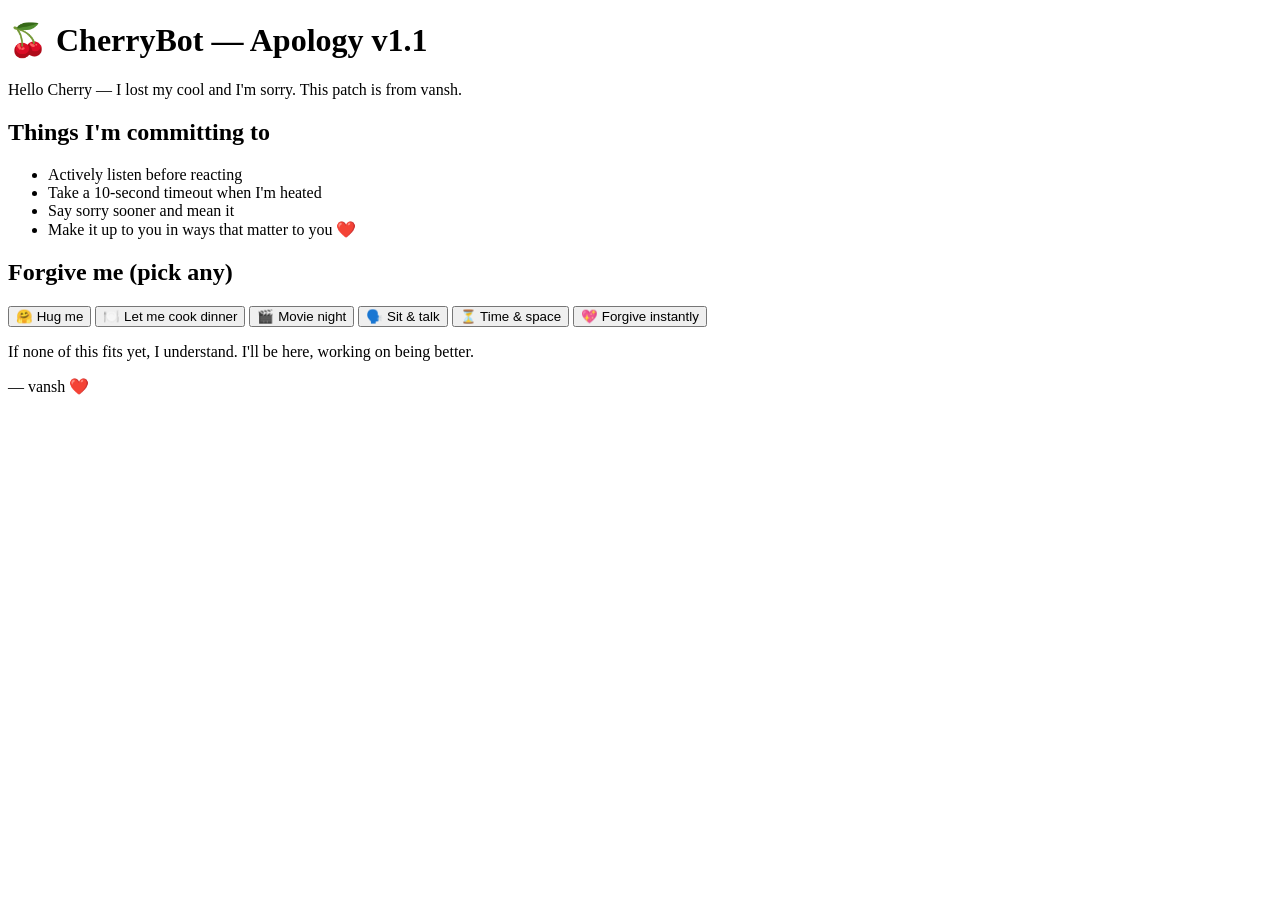
==== docs/index.html @ 5853996f "Publish site to /docs for GitHub Pages" ====
<!doctype html>
<html lang="en">
<head>
  <meta charset="utf-8" />
  <meta name="viewport" content="width=device-width,initial-scale=1" />
  <title>CherryBot — Sorry, Cherry</title>
  <link rel="stylesheet" href="/styles.css">
</head>
<body>
  <div class="emoji-bg" aria-hidden="true"></div>

  <main class="card">
    <header>
      <h1>🍒 CherryBot — Apology v1.1</h1>
      <p class="subtitle">Hello Cherry — I lost my cool and I'm sorry. This patch is from vansh.</p>
    </header>

    <section class="commitments">
      <h2>Things I'm committing to</h2>
      <ul>
        <li>Actively listen before reacting</li>
        <li>Take a 10-second timeout when I'm heated</li>
        <li>Say sorry sooner and mean it</li>
        <li>Make it up to you in ways that matter to you ❤️</li>
      </ul>
    </section>

    <section class="forgive">
      <h2>Forgive me (pick any)</h2>
      <div class="options">
        <button data-option="hug">🤗 Hug me</button>
        <button data-option="dinner">🍽️ Let me cook dinner</button>
        <button data-option="movie">🎬 Movie night</button>
        <button data-option="talk">🗣️ Sit & talk</button>
        <button data-option="time">⏳ Time & space</button>
        <button data-option="instant">💖 Forgive instantly</button>
      </div>
    </section>

    <section class="result" id="result" aria-live="polite"></section>

    <footer class="foot">
      <p>If none of this fits yet, I understand. I'll be here, working on being better.</p>
      <p class="sign">— vansh ❤️</p>
    </footer>
  </main>

  <script src="/script.js"></script>
</body>
</html>
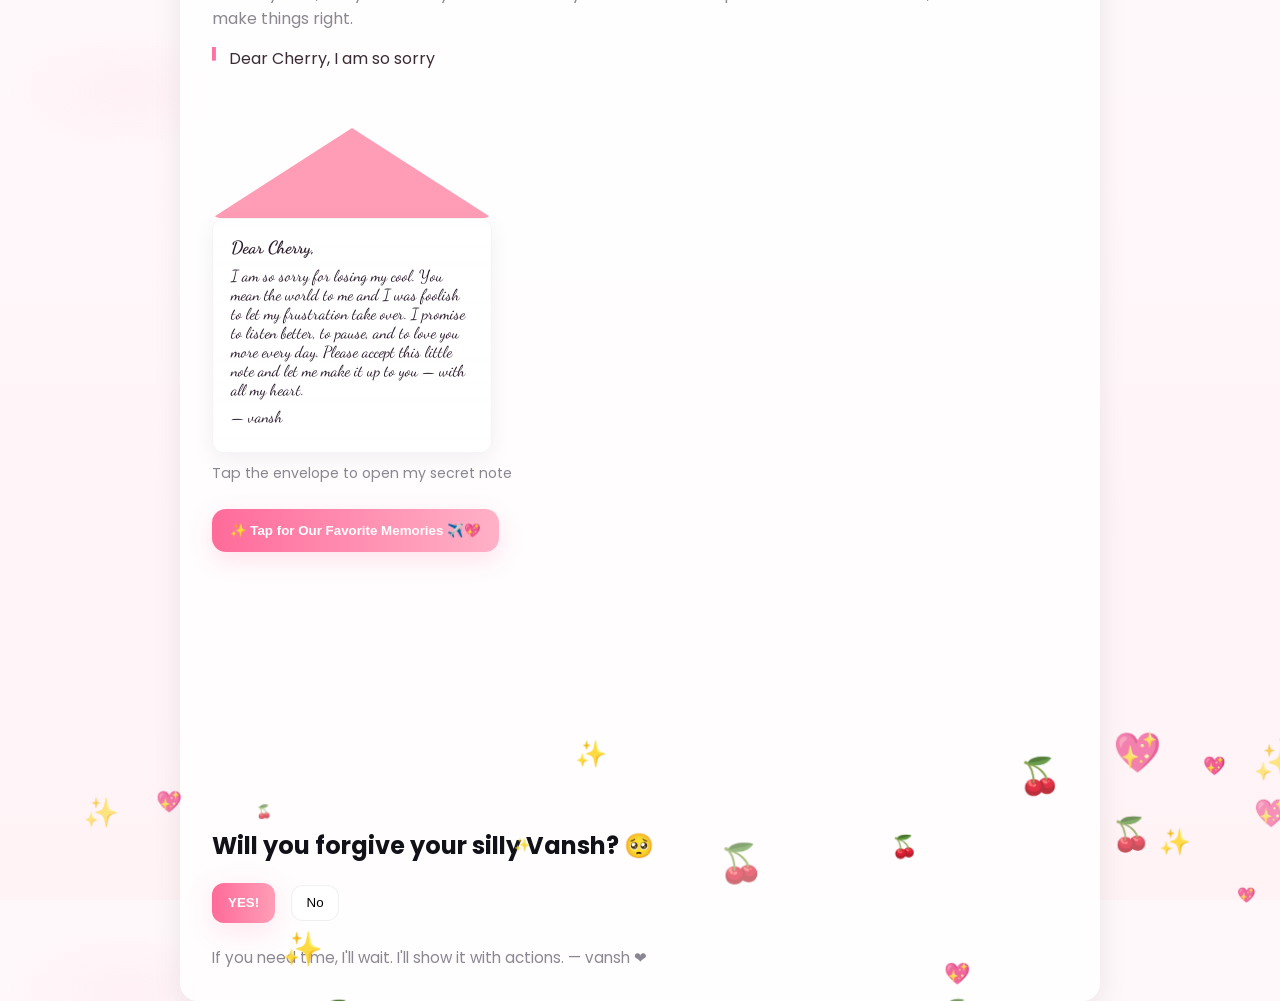
==== commit 019ed92f: "Rebuild page with soft pastel design, typewriter, envelope, memories gallery, no-button game, confet" ====
--- a/docs/index.html
+++ b/docs/index.html
@@ -3,48 +3,80 @@
 <head>
   <meta charset="utf-8" />
   <meta name="viewport" content="width=device-width,initial-scale=1" />
-  <title>CherryBot — Sorry, Cherry</title>
-  <link rel="stylesheet" href="/styles.css">
+  <title>I'm So Sorry, My Cherry 🍒</title>
+
+  <!-- Fonts: modern + handwritten -->
+  <link href="https://fonts.googleapis.com/css2?family=Poppins:wght@400;600;700&family=Dancing+Script:wght@400;700&display=swap" rel="stylesheet">
+
+  <link rel="stylesheet" href="styles.css">
 </head>
 <body>
-  <div class="emoji-bg" aria-hidden="true"></div>
+  <!-- Soft floating particles background (🍒 💖 ✨) -->
+  <div class="particle-bg" aria-hidden="true"></div>
 
-  <main class="card">
-    <header>
-      <h1>🍒 CherryBot — Apology v1.1</h1>
-      <p class="subtitle">Hello Cherry — I lost my cool and I'm sorry. This patch is from vansh.</p>
+  <main class="wrap">
+    <header class="hero">
+      <h1 class="title">I'm So Sorry, My Cherry 🍒</h1>
+      <p class="subtitle">I lost my cool, but you hold my heart. You're my absolute favorite person in the entire world, and I want to make things right.</p>
+
+      <div class="typewriter">
+        <div class="cursor" aria-hidden="true">▌</div>
+        <p id="type-text" class="type-text" aria-live="polite"></p>
+      </div>
     </header>
 
-    <section class="commitments">
-      <h2>Things I'm committing to</h2>
-      <ul>
-        <li>Actively listen before reacting</li>
-        <li>Take a 10-second timeout when I'm heated</li>
-        <li>Say sorry sooner and mean it</li>
-        <li>Make it up to you in ways that matter to you ❤️</li>
-      </ul>
+    <!-- Envelope: tap to open -->
+    <section class="envelope-section">
+      <div class="envelope" id="envelope" role="button" aria-pressed="false" tabindex="0">
+        <div class="flap"></div>
+        <div class="body">
+          <div class="letter">
+            <h3>Dear Cherry,</h3>
+            <p class="handwritten">I am so sorry for losing my cool. You mean the world to me and I was foolish to let my frustration take over. I promise to listen better, to pause, and to love you more every day. Please accept this little note and let me make it up to you — with all my heart.</p>
+            <p class="xoxo">— vansh</p>
+          </div>
+        </div>
+      </div>
+      <p class="hint">Tap the envelope to open my secret note</p>
     </section>
 
-    <section class="forgive">
-      <h2>Forgive me (pick any)</h2>
-      <div class="options">
-        <button data-option="hug">🤗 Hug me</button>
-        <button data-option="dinner">🍽️ Let me cook dinner</button>
-        <button data-option="movie">🎬 Movie night</button>
-        <button data-option="talk">🗣️ Sit & talk</button>
-        <button data-option="time">⏳ Time & space</button>
-        <button data-option="instant">💖 Forgive instantly</button>
+    <!-- Memories button & hidden polaroid gallery -->
+    <section class="memories">
+      <button id="mem-btn" class="mem-btn">✨ Tap for Our Favorite Memories ✈️💖</button>
+
+      <div id="gallery" class="gallery" aria-hidden="true">
+        <!-- REPLACE IMAGE URL HERE -->
+        <figure class="polaroid"><img src="" alt="Memory 1"><figcaption>Memory 1</figcaption></figure>
+        <!-- REPLACE IMAGE URL HERE -->
+        <figure class="polaroid"><img src="" alt="Memory 2"><figcaption>Memory 2</figcaption></figure>
+        <!-- REPLACE IMAGE URL HERE -->
+        <figure class="polaroid"><img src="" alt="Memory 3"><figcaption>Memory 3</figcaption></figure>
+        <!-- REPLACE IMAGE URL HERE -->
+        <figure class="polaroid"><img src="" alt="Memory 4"><figcaption>Memory 4</figcaption></figure>
       </div>
     </section>
 
-    <section class="result" id="result" aria-live="polite"></section>
+    <!-- Persistent No Button Game -->
+    <section class="forgive-game">
+      <h2>Will you forgive your silly Vansh? 🥺</h2>
+      <div class="game-area">
+        <button id="yes-btn" class="yes">YES!</button>
+        <button id="no-btn" class="no">No</button>
+      </div>
+    </section>
 
-    <footer class="foot">
-      <p>If none of this fits yet, I understand. I'll be here, working on being better.</p>
-      <p class="sign">— vansh ❤️</p>
-    </footer>
+    <!-- Modal -->
+    <div id="modal" class="modal" aria-hidden="true">
+      <div class="modal-inner">
+        <h3>Yay! Apology accepted!</h3>
+        <p>Sending you endless hugs, kisses, and sweet treats! 🫂💋🍰</p>
+        <button id="close-modal">Close</button>
+      </div>
+    </div>
+
+    <footer class="foot">If you need time, I'll wait. I'll show it with actions. — vansh ❤️</footer>
   </main>
 
-  <script src="/script.js"></script>
+  <script src="script.js" defer></script>
 </body>
 </html>
--- a/docs/styles.css
+++ b/docs/styles.css
@@ -0,0 +1,83 @@
+/* Soft pastel pink / blush glassmorphism styles */
+:root{
+  --bg:#fff7fb;
+  --soft-pink:#ffdbe6;
+  --blush:#ff9db6;
+  --card:#ffffffcc;
+  --muted:#8b8791;
+  --accent:#ff6b9a;
+  --glass: rgba(255,255,255,0.6);
+  --shadow: 0 10px 30px rgba(11,15,30,0.08);
+}
+*{box-sizing:border-box}
+html,body{height:100%;margin:0}
+body{
+  font-family:'Poppins',system-ui,Arial;
+  background: radial-gradient(800px 400px at 10% 10%, rgba(255,157,182,0.08), transparent 15%),
+              linear-gradient(180deg,#fff8fb 0%, #fff3f6 100%);
+  color:#111217;
+  display:flex;align-items:center;justify-content:center;padding:2rem;
+}
+.wrap{width:100%;max-width:920px;padding:2rem;border-radius:18px;background:linear-gradient(180deg, rgba(255,255,255,0.85), rgba(255,255,255,0.80));box-shadow:var(--shadow);position:relative;overflow:hidden}
+
+/* Hero */
+.title{font-size:1.9rem;margin:0 0 .2rem;color:#2b1b2b}
+.subtitle{margin:0 0 1rem;color:var(--muted)}
+.typewriter{display:flex;align-items:flex-start;gap:.6rem;margin-top:1rem}
+.type-text{font-size:1rem;line-height:1.5;margin:0;color:#3b2b35;min-height:3.5rem}
+.cursor{font-family:monospace;color:var(--accent);opacity:0.95}
+
+/* Envelope */
+.envelope-section{margin-top:1.6rem;display:flex;flex-direction:column;align-items:flex-start;gap:.6rem}
+.envelope{width:280px;cursor:pointer;perspective:700px}
+.envelope .flap{height:0;width:0;border-left:140px solid transparent;border-right:140px solid transparent;border-bottom:90px solid var(--blush);border-radius:8px;transform-origin:top center;transition:transform .6s cubic-bezier(.2,.9,.3,1)}
+.envelope .body{background:linear-gradient(180deg, rgba(255,255,255,0.95), rgba(255,255,255,0.9));padding:18px;border-radius:12px;border:1px solid rgba(0,0,0,0.04);box-shadow:0 6px 22px rgba(11,15,30,0.06)}
+.envelope .letter{font-family:'Dancing Script',cursive;color:#2b1b2b}
+.envelope .letter h3{margin:0;font-size:1.1rem}
+.envelope .letter p{margin:.5rem 0}
+.envelope.open .flap{transform:rotateX(180deg) translateY(-8px)}
+.envelope.open .body{transform:translateY(-8px)}
+.hint{font-size:.88rem;color:var(--muted);margin:0}
+
+/* Memories */
+.memories{margin-top:1.6rem}
+.mem-btn{background:linear-gradient(90deg,var(--accent),#ffb1c8);border:none;padding:.85rem 1.1rem;border-radius:14px;color:#fff;font-weight:700;cursor:pointer;box-shadow:0 8px 24px rgba(255,107,154,0.18);transition:transform .12s ease,box-shadow .12s}
+.mem-btn:hover{transform:translateY(-4px);box-shadow:0 12px 30px rgba(255,107,154,0.2)}
+.gallery{margin-top:1rem;display:grid;grid-template-columns:repeat(auto-fit,minmax(160px,1fr));gap:1rem;opacity:0;transform:scale(.98);transition:opacity .45s ease,transform .45s ease;pointer-events:none}
+.gallery.show{opacity:1;transform:scale(1);pointer-events:auto}
+.polaroid{background:var(--card);padding:10px;border-radius:10px;box-shadow:0 10px 30px rgba(11,15,30,0.06);display:flex;flex-direction:column;align-items:center;gap:.6rem;padding-bottom:1rem;transform:rotate(-2deg);transition:transform .18s ease}
+.polaroid:nth-child(2){transform:rotate(1deg)}
+.polaroid:nth-child(3){transform:rotate(-1deg)}
+.polaroid img{width:100%;height:120px;object-fit:cover;border-radius:6px;background:linear-gradient(180deg,#fff9fb,#fffafc)}
+.polaroid figcaption{font-size:.85rem;color:var(--muted)}
+.polaroid:hover{transform:translateY(-8px) rotate(0deg);box-shadow:0 18px 40px rgba(11,15,30,0.08)}
+.polaroid::after{content:'';display:block;height:8px;width:60px;background:linear-gradient(90deg,#ffdce8,#fff3f7);border-radius:2px;margin-top:6px}
+
+/* Forgive game */
+.forgive-game{margin-top:1.8rem}
+.game-area{display:flex;gap:1rem;align-items:center;margin-top:.6rem}
+.yes{background:linear-gradient(90deg,var(--accent),#ff9db6);border:none;color:#fff;padding:.8rem 1rem;border-radius:12px;font-weight:700;cursor:pointer;box-shadow:0 8px 30px rgba(255,107,154,0.16);animation:pulse 2s infinite}
+@keyframes pulse{0%{transform:scale(1)}50%{transform:scale(1.02)}100%{transform:scale(1)}}
+.no{background:#fff;border:1px solid rgba(0,0,0,0.06);padding:.6rem .9rem;border-radius:12px;cursor:pointer}
+
+/* Modal */
+.modal{position:fixed;inset:0;display:flex;align-items:center;justify-content:center;background:rgba(7,8,10,0.3);backdrop-filter:blur(4px);opacity:0;pointer-events:none;transition:opacity .18s}
+.modal.show{opacity:1;pointer-events:auto}
+.modal-inner{background:var(--card);padding:1.2rem 1.4rem;border-radius:14px;box-shadow:0 20px 60px rgba(11,15,30,0.14);text-align:center}
+.modal-inner h3{margin:0 0 .4rem}
+.modal-inner p{margin:0 0 .8rem}
+.modal-inner button{background:var(--soft-pink);border:none;padding:.6rem .9rem;border-radius:10px;cursor:pointer}
+
+.foot{margin-top:1.4rem;color:var(--muted);font-size:.95rem}
+
+/* Floating particles background */
+.particle-bg{position:fixed;inset:0;pointer-events:none;z-index:1}
+.particle{position:absolute;font-size:22px;opacity:.9;will-change:transform,opacity;animation:rise linear infinite}
+@keyframes rise{0%{transform:translateY(110vh) scale(.9);opacity:0}10%{opacity:.9}100%{transform:translateY(-30vh) scale(1.05);opacity:0}}
+
+/* responsive */
+@media (max-width:620px){
+  .wrap{padding:1.2rem}
+  .title{font-size:1.4rem}
+  .polaroid img{height:100px}
+}
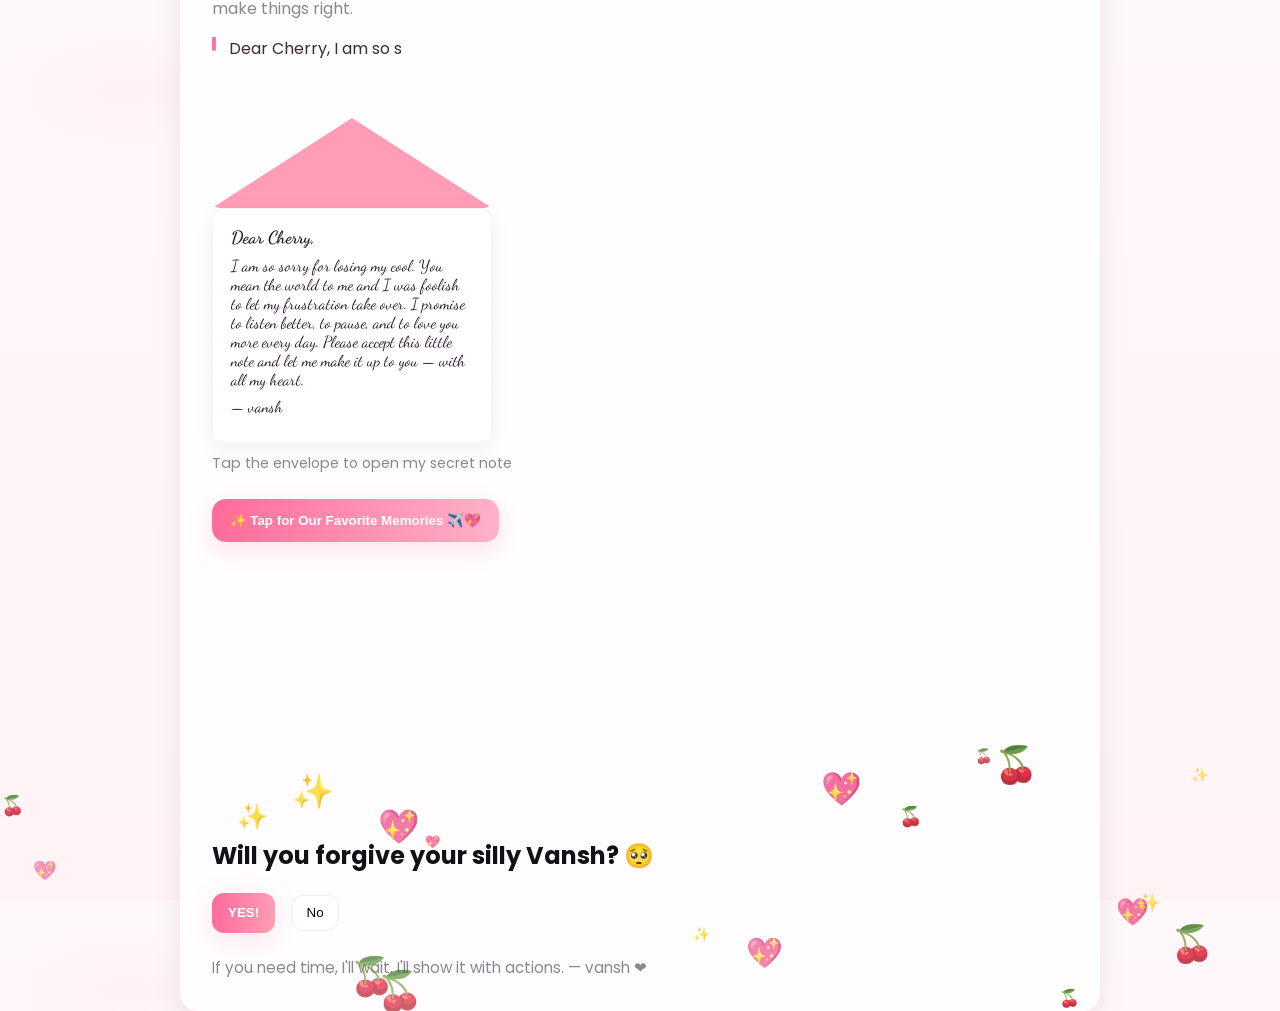
==== commit aa95dc46: "Remove photo img tags: replace gallery with decorative polaroids (no photos)" ====
--- a/docs/index.html
+++ b/docs/index.html
@@ -40,19 +40,15 @@
       <p class="hint">Tap the envelope to open my secret note</p>
     </section>
 
-    <!-- Memories button & hidden polaroid gallery -->
+    <!-- Memories button & simplified gallery (no photos) -->
     <section class="memories">
       <button id="mem-btn" class="mem-btn">✨ Tap for Our Favorite Memories ✈️💖</button>
 
       <div id="gallery" class="gallery" aria-hidden="true">
-        <!-- REPLACE IMAGE URL HERE -->
-        <figure class="polaroid"><img src="" alt="Memory 1"><figcaption>Memory 1</figcaption></figure>
-        <!-- REPLACE IMAGE URL HERE -->
-        <figure class="polaroid"><img src="" alt="Memory 2"><figcaption>Memory 2</figcaption></figure>
-        <!-- REPLACE IMAGE URL HERE -->
-        <figure class="polaroid"><img src="" alt="Memory 3"><figcaption>Memory 3</figcaption></figure>
-        <!-- REPLACE IMAGE URL HERE -->
-        <figure class="polaroid"><img src="" alt="Memory 4"><figcaption>Memory 4</figcaption></figure>
+        <figure class="polaroid"><div class="photo-blank">🍒</div><figcaption>That little café date</figcaption></figure>
+        <figure class="polaroid"><div class="photo-blank">💖</div><figcaption>Our silly road trip</figcaption></figure>
+        <figure class="polaroid"><div class="photo-blank">✨</div><figcaption>Late-night talks</figcaption></figure>
+        <figure class="polaroid"><div class="photo-blank">🌸</div><figcaption>Walking under blossoms</figcaption></figure>
       </div>
     </section>
 
--- a/docs/styles.css
+++ b/docs/styles.css
@@ -48,7 +48,7 @@
 .polaroid{background:var(--card);padding:10px;border-radius:10px;box-shadow:0 10px 30px rgba(11,15,30,0.06);display:flex;flex-direction:column;align-items:center;gap:.6rem;padding-bottom:1rem;transform:rotate(-2deg);transition:transform .18s ease}
 .polaroid:nth-child(2){transform:rotate(1deg)}
 .polaroid:nth-child(3){transform:rotate(-1deg)}
-.polaroid img{width:100%;height:120px;object-fit:cover;border-radius:6px;background:linear-gradient(180deg,#fff9fb,#fffafc)}
+.photo-blank{width:100%;height:120px;display:flex;align-items:center;justify-content:center;border-radius:6px;background:linear-gradient(180deg,#ffdce8,#fff3f7);font-size:32px;color:#b33a5a}
 .polaroid figcaption{font-size:.85rem;color:var(--muted)}
 .polaroid:hover{transform:translateY(-8px) rotate(0deg);box-shadow:0 18px 40px rgba(11,15,30,0.08)}
 .polaroid::after{content:'';display:block;height:8px;width:60px;background:linear-gradient(90deg,#ffdce8,#fff3f7);border-radius:2px;margin-top:6px}
@@ -79,5 +79,5 @@
 @media (max-width:620px){
   .wrap{padding:1.2rem}
   .title{font-size:1.4rem}
-  .polaroid img{height:100px}
+  .photo-blank{height:100px}
 }
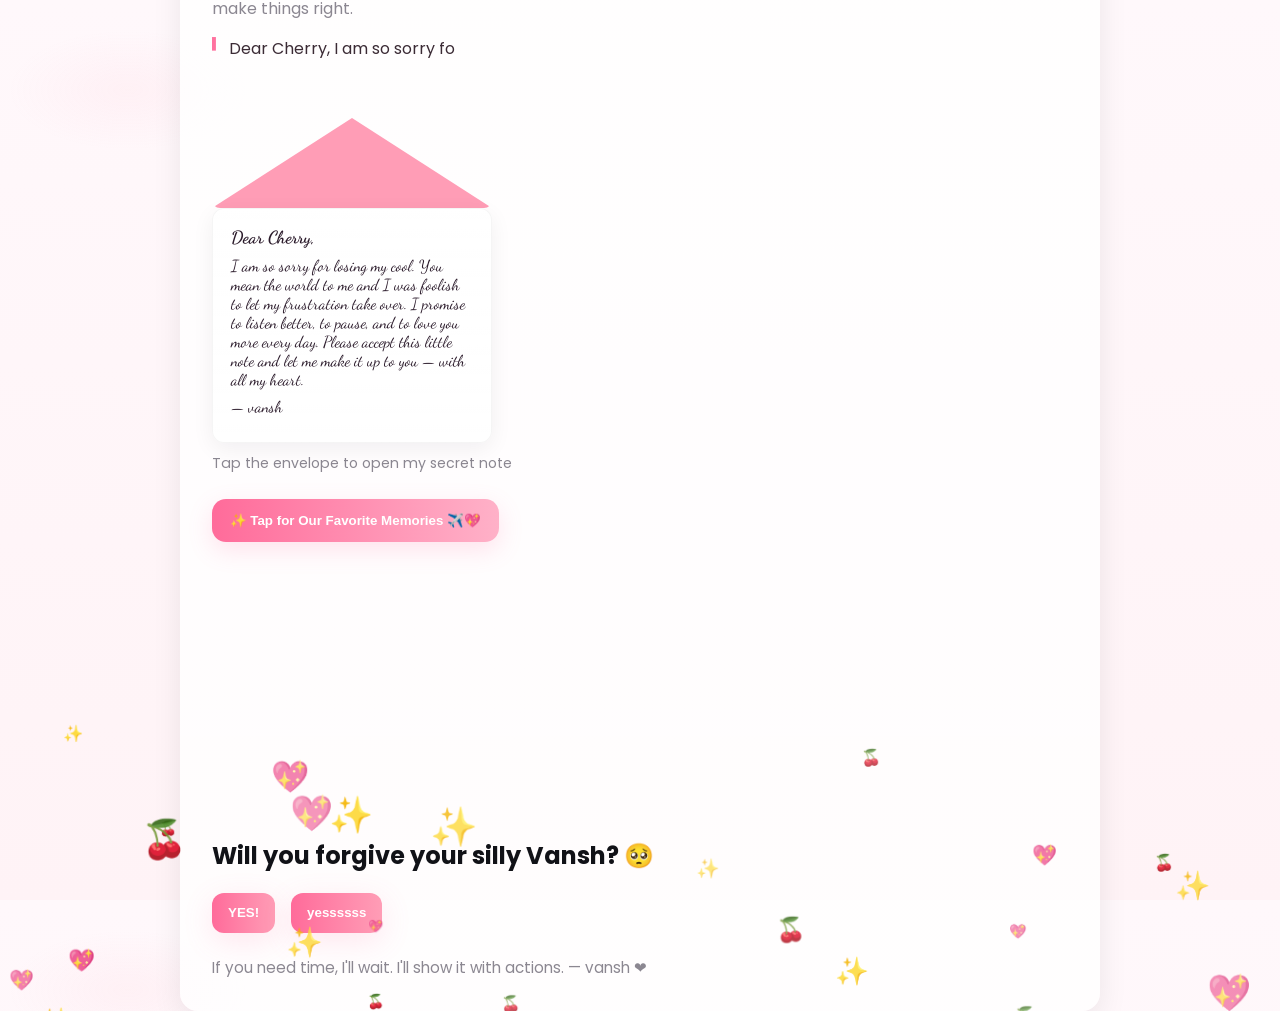
==== commit 221b25a0: "Remove No button and add second YES (yessssss); both YES buttons trigger same confetti + modal" ====
--- a/docs/index.html
+++ b/docs/index.html
@@ -52,12 +52,12 @@
       </div>
     </section>
 
-    <!-- Persistent No Button Game -->
+    <!-- Simplified Forgive game: two YES buttons (both do the same) -->
     <section class="forgive-game">
       <h2>Will you forgive your silly Vansh? 🥺</h2>
       <div class="game-area">
         <button id="yes-btn" class="yes">YES!</button>
-        <button id="no-btn" class="no">No</button>
+        <button id="yes2-btn" class="yes">yessssss</button>
       </div>
     </section>
 
